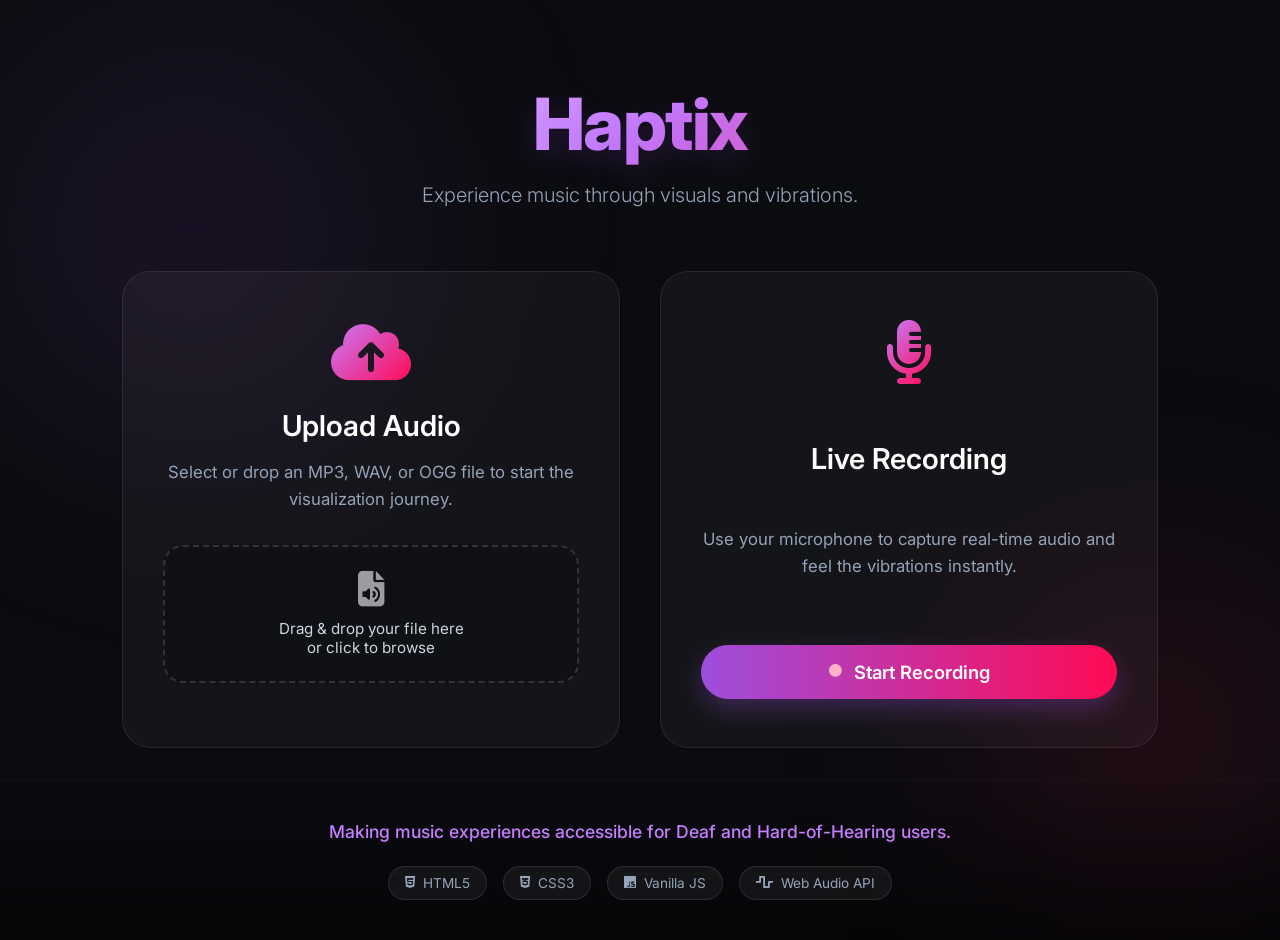
==== frontend/index.html @ b792cd22 "added frontend" ====
<!DOCTYPE html>
<html lang="en">

<head>
  <meta charset="UTF-8">
  <meta name="viewport" content="width=device-width, initial-scale=1.0">
  <title>Haptix</title>
  <meta name="description"
    content="Experience music through visuals and vibrations. Designed for Deaf and Hard-of-Hearing users.">
  <!-- Load minimalist font awesome for icons -->
  <link rel="stylesheet" href="https://cdnjs.cloudflare.com/ajax/libs/font-awesome/6.4.0/css/all.min.css">
  <link rel="preconnect" href="https://fonts.googleapis.com">
  <link rel="preconnect" href="https://fonts.gstatic.com" crossorigin>
  <link href="https://fonts.googleapis.com/css2?family=Inter:wght@300;400;500;600;800&display=swap" rel="stylesheet">
  <link rel="stylesheet" href="style.css">
</head>

<body>

  <div class="wrapper">
    <header>
      <h1>Haptix</h1>
      <p class="tagline">Experience music through visuals and vibrations.</p>
    </header>

    <main>
      <section class="action-section" aria-label="Main Actions">

        <!-- Upload Audio Card -->
        <article class="action-card" aria-labelledby="upload-heading">
          <i class="fas fa-cloud-upload-alt card-icon" aria-hidden="true"></i>
          <h2 id="upload-heading" class="card-title">Upload Audio</h2>
          <p class="card-desc">Select or drop an MP3, WAV, or OGG file to start the visualization journey.</p>

          <label class="drop-zone" id="drop-zone" for="audio-upload" aria-label="Drop area for audio file">
            <i class="fas fa-file-audio" style="font-size: 2.2rem; margin-bottom: 0.8rem; opacity: 0.6;"
              aria-hidden="true"></i>
            <span style="font-size: 0.95rem; color: #cbd5e1;">Drag & drop your file here<br>or click to browse</span>
            <input type="file" id="audio-upload" class="hidden-input" accept=".mp3,.wav,.ogg"
              aria-label="Upload Audio File Button">
          </label>
          <div id="file-name" class="selected-file-name" aria-live="polite"></div>
        </article>

        <!-- Live Recording Card -->
        <article class="action-card" aria-labelledby="live-heading">
          <i class="fas fa-microphone-alt card-icon" aria-hidden="true"></i>
          <h2 id="live-heading" class="card-title">Live Recording</h2>
          <p class="card-desc">Use your microphone to capture real-time audio and feel the vibrations instantly.</p>

          <button id="btn-live-rec" class="btn-primary" aria-label="Start Live Recording Navigation">
            <i class="fas fa-circle" style="color: #ffb3c6; font-size: 0.8rem;"></i>
            Start Recording
          </button>
        </article>

      </section>
    </main>

    <footer>
      <div class="footer-content">
        <p class="footer-mission">Making music experiences accessible for Deaf and Hard-of-Hearing users.</p>
        <div class="footer-tech">
          <span class="tech-badge" aria-label="HTML5"><i class="fab fa-html5"></i> HTML5</span>
          <span class="tech-badge" aria-label="CSS3"><i class="fab fa-css3-alt"></i> CSS3</span>
          <span class="tech-badge" aria-label="JavaScript"><i class="fab fa-js"></i> Vanilla JS</span>
          <span class="tech-badge" aria-label="Web Audio API"><i class="fas fa-wave-square"></i> Web Audio API</span>
        </div>
      </div>
    </footer>
  </div>

  <script src="script.js"></script>
</body>

</html>
---- frontend/style.css ----
:root {
    --primary: #9d4edd;
    --primary-glow: rgba(157, 78, 221, 0.4);
    --secondary: #ff0a54;
    --bg-dark: #0b0c10;
    --text-light: #f8fafc;
    --text-muted: #94a3b8;
    --card-bg: rgba(255, 255, 255, 0.04);
    --card-border: rgba(255, 255, 255, 0.08);
    --card-hover-border: rgba(157, 78, 221, 0.6);
    --glass-blur: blur(20px);
}

* {
    margin: 0;
    padding: 0;
    box-sizing: border-box;
    font-family: 'Inter', system-ui, -apple-system, sans-serif;
}

body {
    background-color: var(--bg-dark);
    color: var(--text-light);
    min-height: 100vh;
    display: flex;
    flex-direction: column;
    overflow-x: hidden;
    position: relative;
}

/* Background Gradients */
body::before,
body::after {
    content: '';
    position: fixed;
    border-radius: 50%;
    z-index: -1;
    filter: blur(100px);
}

body::before {
    top: -10%;
    left: -10%;
    width: 50vw;
    height: 50vw;
    background: radial-gradient(circle, rgba(157, 78, 221, 0.15) 0%, transparent 70%);
}

body::after {
    bottom: -10%;
    right: -10%;
    width: 40vw;
    height: 40vw;
    background: radial-gradient(circle, rgba(255, 10, 84, 0.15) 0%, transparent 70%);
}

.wrapper {
    flex: 1;
    display: flex;
    flex-direction: column;
    min-height: 100vh;
}

/* Typography styles */
header {
    text-align: center;
    padding: 5rem 2rem 2rem;
    animation: fadeInDown 0.8s ease-out;
}

h1 {
    font-size: clamp(3rem, 6vw, 4.5rem);
    font-weight: 800;
    letter-spacing: -1.5px;
    background: linear-gradient(135deg, #ffffff, #c77dff, #ff0a54);
    -webkit-background-clip: text;
    background-clip: text;
    -webkit-text-fill-color: transparent;
    margin-bottom: 1rem;
    text-shadow: 0 10px 30px rgba(157, 78, 221, 0.2);
}

.tagline {
    font-size: 1.25rem;
    color: var(--text-muted);
    font-weight: 300;
    max-width: 600px;
    margin: 0 auto;
}

main {
    flex: 1;
    display: flex;
    justify-content: center;
    align-items: center;
    padding: 2rem;
    width: 100%;
    max-width: 1100px;
    margin: 0 auto;
}

.action-section {
    display: grid;
    grid-template-columns: repeat(auto-fit, minmax(340px, 1fr));
    gap: 2.5rem;
    width: 100%;
    animation: fadeInUp 0.8s ease-out 0.2s both;
}

/* Cards */
.action-card {
    background: var(--card-bg);
    border: 1px solid var(--card-border);
    border-radius: 28px;
    padding: 3rem 2.5rem;
    text-align: center;
    backdrop-filter: var(--glass-blur);
    -webkit-backdrop-filter: var(--glass-blur);
    transition: all 0.4s cubic-bezier(0.175, 0.885, 0.32, 1.275);
    position: relative;
    overflow: hidden;
    display: flex;
    flex-direction: column;
    align-items: center;
    justify-content: space-between;
    min-height: 380px;
}

.action-card::before {
    content: '';
    position: absolute;
    top: 0;
    left: 0;
    right: 0;
    bottom: 0;
    background: radial-gradient(circle at center, rgba(157, 78, 221, 0.1) 0%, transparent 80%);
    opacity: 0;
    transition: opacity 0.4s ease;
    z-index: 0;
}

.action-card:hover {
    transform: translateY(-8px);
    border-color: var(--card-hover-border);
    box-shadow: 0 30px 60px rgba(0, 0, 0, 0.5), 0 0 30px var(--primary-glow) inset;
}

.action-card:hover::before {
    opacity: 1;
}

.card-icon {
    font-size: 4rem;
    margin-bottom: 1.5rem;
    background: linear-gradient(135deg, #c77dff, #ff0a54);
    -webkit-background-clip: text;
    background-clip: text;
    -webkit-text-fill-color: transparent;
    transition: transform 0.4s ease;
    z-index: 1;
}

.action-card:hover .card-icon {
    transform: scale(1.15) rotate(5deg);
}

.card-title {
    font-size: 1.8rem;
    font-weight: 600;
    margin-bottom: 1rem;
    color: #fff;
    z-index: 1;
}

.card-desc {
    color: var(--text-muted);
    font-size: 1.05rem;
    line-height: 1.6;
    margin-bottom: 2rem;
    z-index: 1;
}

/* File Upload Specifics */
.drop-zone {
    width: 100%;
    border: 2px dashed rgba(255, 255, 255, 0.15);
    border-radius: 20px;
    padding: 1.5rem 1rem;
    transition: all 0.3s ease;
    position: relative;
    background: rgba(0, 0, 0, 0.2);
    cursor: pointer;
    z-index: 1;
    display: flex;
    flex-direction: column;
    align-items: center;
}

.drop-zone.drag-active {
    border-color: #c77dff;
    background: rgba(199, 125, 255, 0.1);
    transform: scale(1.02);
}

.hidden-input {
    position: absolute;
    top: 0;
    left: 0;
    width: 100%;
    height: 100%;
    opacity: 0;
    cursor: pointer;
}

.selected-file-name {
    margin-top: 1rem;
    font-size: 0.95rem;
    color: #38bdf8;
    font-weight: 500;
    word-break: break-all;
    z-index: 1;
}

/* Buttons */
.btn-primary {
    background: linear-gradient(270deg, var(--primary), var(--secondary), var(--primary));
    background-size: 200% auto;
    color: white;
    border: none;
    padding: 1rem 2.5rem;
    border-radius: 50px;
    font-size: 1.15rem;
    font-weight: 600;
    cursor: pointer;
    transition: all 0.4s cubic-bezier(0.175, 0.885, 0.32, 1.275);
    box-shadow: 0 10px 25px rgba(157, 78, 221, 0.3);
    display: inline-flex;
    align-items: center;
    justify-content: center;
    gap: 0.75rem;
    z-index: 1;
    width: 100%;
    animation: gradient-shift 4s ease infinite;
}

.btn-primary:hover {
    transform: translateY(-3px) scale(1.03);
    box-shadow: 0 15px 35px rgba(255, 10, 84, 0.5), 0 0 20px rgba(157, 78, 221, 0.4);
}

.btn-primary:active {
    transform: scale(0.98);
}

.btn-primary i.fa-circle {
    animation: pulse-dot 1.2s infinite alternate;
}

@keyframes gradient-shift {
    0% {
        background-position: 0% 50%;
    }

    50% {
        background-position: 100% 50%;
    }

    100% {
        background-position: 0% 50%;
    }
}

@keyframes pulse-dot {
    0% {
        transform: scale(0.85);
        opacity: 0.7;
    }

    100% {
        transform: scale(1.3);
        opacity: 1;
        text-shadow: 0 0 12px #ffb3c6;
    }
}

/* Footer */
footer {
    text-align: center;
    padding: 2.5rem 2rem;
    border-top: 1px solid rgba(255, 255, 255, 0.05);
    margin-top: auto;
    background: linear-gradient(0deg, rgba(0, 0, 0, 0.5) 0%, transparent 100%);
}

.footer-content {
    max-width: 800px;
    margin: 0 auto;
}

.footer-mission {
    color: #c77dff;
    font-size: 1.1rem;
    margin-bottom: 1.5rem;
    font-weight: 500;
}

.footer-tech {
    font-size: 0.85rem;
    color: var(--text-muted);
    display: flex;
    justify-content: center;
    gap: 1rem;
    flex-wrap: wrap;
}

.tech-badge {
    background: rgba(255, 255, 255, 0.05);
    padding: 0.5rem 1rem;
    border-radius: 20px;
    border: 1px solid rgba(255, 255, 255, 0.1);
    display: inline-flex;
    align-items: center;
    gap: 0.5rem;
    transition: all 0.3s ease;
}

.tech-badge:hover {
    background: rgba(255, 255, 255, 0.1);
    border-color: rgba(255, 255, 255, 0.2);
}

/* Animations */
@keyframes fadeInDown {
    from {
        opacity: 0;
        transform: translateY(-30px);
    }

    to {
        opacity: 1;
        transform: translateY(0);
    }
}

@keyframes fadeInUp {
    from {
        opacity: 0;
        transform: translateY(30px);
    }

    to {
        opacity: 1;
        transform: translateY(0);
    }
}

/* Responsive */
@media (max-width: 768px) {
    .action-section {
        grid-template-columns: 1fr;
        gap: 1.5rem;
    }

    header {
        padding: 3rem 1rem 1rem;
    }

    main {
        padding: 1rem;
    }

    h1 {
        font-size: 2.5rem;
    }

    .tagline {
        font-size: 1.1rem;
    }

    .action-card {
        min-height: 320px;
        padding: 2rem 1.5rem;
    }

    .btn-primary {
        width: 100%;
    }
}
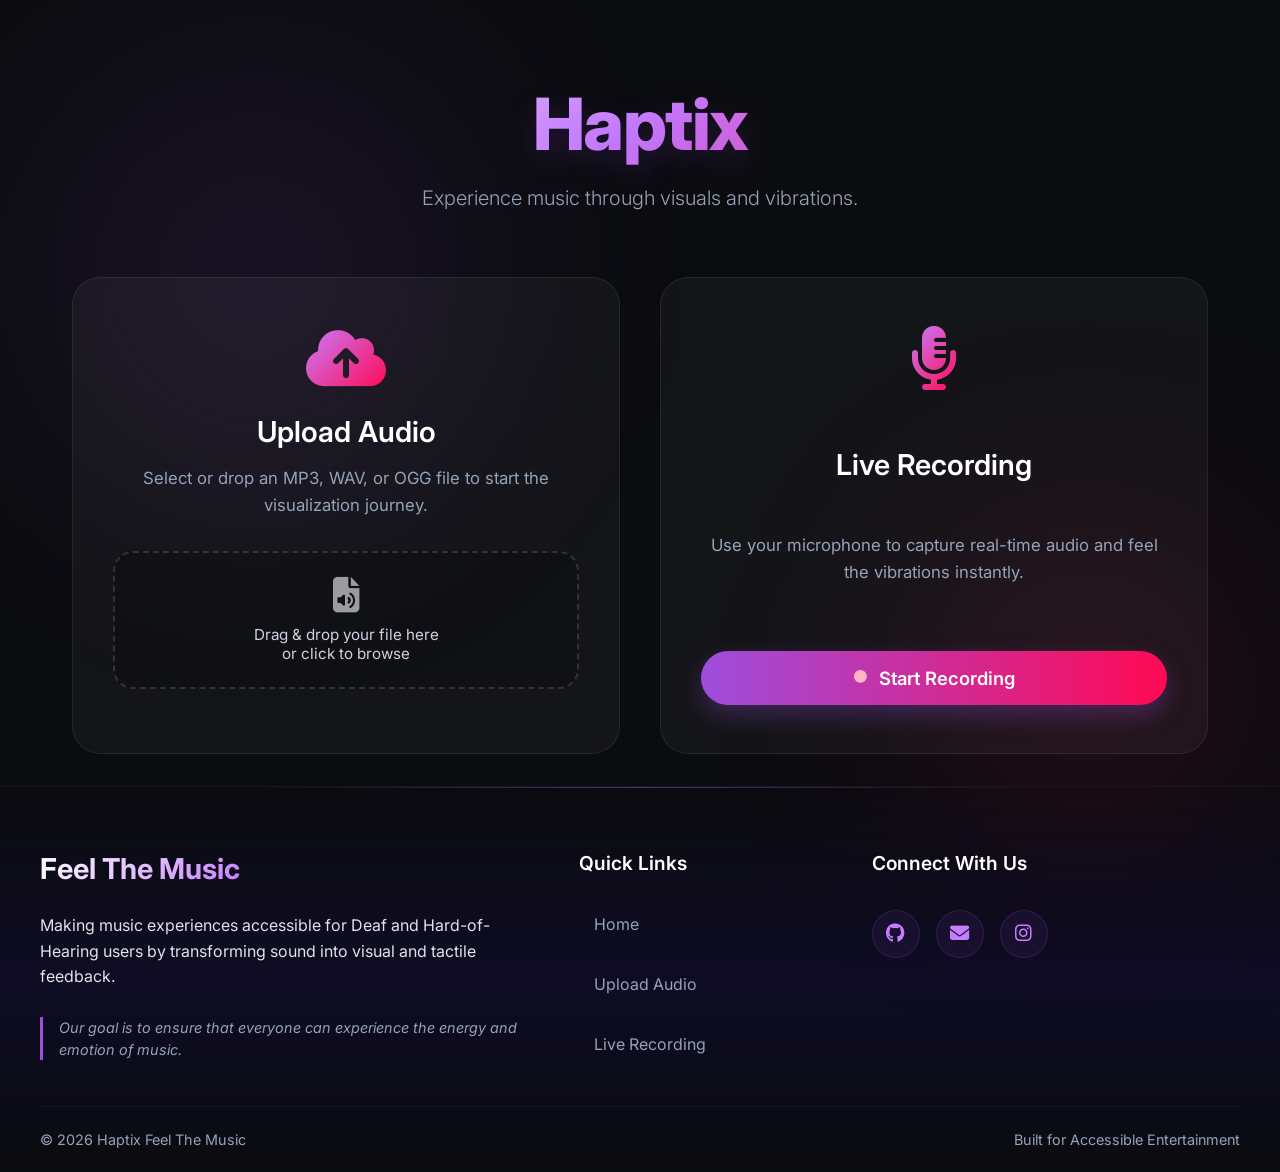
==== commit 161448df: "added footer" ====
--- a/frontend/index.html
+++ b/frontend/index.html
@@ -57,15 +57,49 @@
       </section>
     </main>
 
-    <footer>
-      <div class="footer-content">
-        <p class="footer-mission">Making music experiences accessible for Deaf and Hard-of-Hearing users.</p>
-        <div class="footer-tech">
-          <span class="tech-badge" aria-label="HTML5"><i class="fab fa-html5"></i> HTML5</span>
-          <span class="tech-badge" aria-label="CSS3"><i class="fab fa-css3-alt"></i> CSS3</span>
-          <span class="tech-badge" aria-label="JavaScript"><i class="fab fa-js"></i> Vanilla JS</span>
-          <span class="tech-badge" aria-label="Web Audio API"><i class="fas fa-wave-square"></i> Web Audio API</span>
+    <footer class="modern-footer">
+      <div class="footer-container">
+
+        <!-- Branding -->
+        <div class="footer-column footer-brand">
+          <h2 class="footer-logo">Feel The Music</h2>
+          <p class="footer-mission">
+            Making music experiences accessible for Deaf and Hard-of-Hearing users by transforming sound into visual and
+            tactile feedback.
+          </p>
+          <p class="footer-accessibility-msg">
+            Our goal is to ensure that everyone can experience the energy and emotion of music.
+          </p>
         </div>
+
+        <!-- Navigation -->
+        <div class="footer-column footer-nav">
+          <h3 class="footer-heading">Quick Links</h3>
+          <nav aria-label="Footer Navigation">
+            <ul class="footer-links">
+              <li><a href="#" class="footer-link">Home</a></li>
+              <li><a href="#upload-heading" class="footer-link">Upload Audio</a></li>
+              <li><a href="#live-heading" class="footer-link">Live Recording</a></li>
+            </ul>
+          </nav>
+        </div>
+
+        <!-- Social Links -->
+        <div class="footer-column footer-social">
+          <h3 class="footer-heading">Connect With Us</h3>
+          <div class="social-icons">
+            <a href="#" class="social-icon" aria-label="GitHub"><i class="fab fa-github"></i></a>
+            <a href="mailto:contact@feelthemusic.com" class="social-icon" aria-label="Email"><i
+                class="fas fa-envelope"></i></a>
+            <a href="#" class="social-icon" aria-label="Instagram"><i class="fab fa-instagram"></i></a>
+          </div>
+        </div>
+
+      </div>
+
+      <div class="footer-bottom">
+        <p>&copy; 2026 Haptix Feel The Music</p>
+        <p>Built for Accessible Entertainment</p>
       </div>
     </footer>
   </div>
--- a/frontend/style.css
+++ b/frontend/style.css
@@ -26,6 +26,7 @@
     flex-direction: column;
     overflow-x: hidden;
     position: relative;
+    font-size: 16px;
 }
 
 /* Background Gradients */
@@ -41,17 +42,33 @@
 body::before {
     top: -10%;
     left: -10%;
-    width: 50vw;
-    height: 50vw;
+    width: 80vw;
+    height: 80vw;
     background: radial-gradient(circle, rgba(157, 78, 221, 0.15) 0%, transparent 70%);
 }
 
 body::after {
     bottom: -10%;
     right: -10%;
-    width: 40vw;
-    height: 40vw;
+    width: 70vw;
+    height: 70vw;
     background: radial-gradient(circle, rgba(255, 10, 84, 0.15) 0%, transparent 70%);
+}
+
+@media (min-width: 768px) {
+    body::before {
+        width: 50vw;
+        height: 50vw;
+        top: -5%;
+        left: -5%;
+    }
+
+    body::after {
+        width: 40vw;
+        height: 40vw;
+        bottom: -5%;
+        right: -5%;
+    }
 }
 
 .wrapper {
@@ -64,12 +81,27 @@
 /* Typography styles */
 header {
     text-align: center;
-    padding: 5rem 2rem 2rem;
+    padding: 3rem 1.5rem 1.5rem;
     animation: fadeInDown 0.8s ease-out;
+    width: 100%;
+    max-width: 1200px;
+    margin: 0 auto;
+}
+
+@media (min-width: 768px) {
+    header {
+        padding: 4rem 2rem 2rem;
+    }
+}
+
+@media (min-width: 1024px) {
+    header {
+        padding: 5rem 2rem 2rem;
+    }
 }
 
 h1 {
-    font-size: clamp(3rem, 6vw, 4.5rem);
+    font-size: clamp(2.5rem, 8vw, 4.5rem);
     font-weight: 800;
     letter-spacing: -1.5px;
     background: linear-gradient(135deg, #ffffff, #c77dff, #ff0a54);
@@ -78,14 +110,17 @@
     -webkit-text-fill-color: transparent;
     margin-bottom: 1rem;
     text-shadow: 0 10px 30px rgba(157, 78, 221, 0.2);
+    word-wrap: break-word;
+    /* Prevents overflow */
 }
 
 .tagline {
-    font-size: 1.25rem;
+    font-size: clamp(1rem, 4vw, 1.25rem);
     color: var(--text-muted);
     font-weight: 300;
     max-width: 600px;
     margin: 0 auto;
+    line-height: 1.5;
 }
 
 main {
@@ -93,18 +128,41 @@
     display: flex;
     justify-content: center;
     align-items: center;
-    padding: 2rem;
-    width: 100%;
-    max-width: 1100px;
+    padding: 1.5rem;
+    width: 100%;
+    max-width: 1200px;
     margin: 0 auto;
 }
 
+@media (min-width: 768px) {
+    main {
+        padding: 2rem;
+    }
+}
+
+/* Action Section layout */
 .action-section {
-    display: grid;
-    grid-template-columns: repeat(auto-fit, minmax(340px, 1fr));
-    gap: 2.5rem;
+    display: flex;
+    flex-direction: column;
+    /* Mobile: vertically stacked */
+    gap: 1.5rem;
     width: 100%;
     animation: fadeInUp 0.8s ease-out 0.2s both;
+}
+
+@media (min-width: 768px) {
+    .action-section {
+        gap: 2rem;
+        /* Tablet: slightly stacked with gap */
+    }
+}
+
+@media (min-width: 1024px) {
+    .action-section {
+        flex-direction: row;
+        /* Desktop: side by side */
+        gap: 2.5rem;
+    }
 }
 
 /* Cards */
@@ -112,7 +170,7 @@
     background: var(--card-bg);
     border: 1px solid var(--card-border);
     border-radius: 28px;
-    padding: 3rem 2.5rem;
+    padding: 2.5rem 1.5rem;
     text-align: center;
     backdrop-filter: var(--glass-blur);
     -webkit-backdrop-filter: var(--glass-blur);
@@ -123,7 +181,24 @@
     flex-direction: column;
     align-items: center;
     justify-content: space-between;
-    min-height: 380px;
+    min-height: 320px;
+    width: 100%;
+    flex: 1;
+    /* evenly spacing when side by side */
+}
+
+@media (min-width: 768px) {
+    .action-card {
+        padding: 2.5rem 2rem;
+        min-height: 350px;
+    }
+}
+
+@media (min-width: 1024px) {
+    .action-card {
+        padding: 3rem 2.5rem;
+        min-height: 380px;
+    }
 }
 
 .action-card::before {
@@ -139,18 +214,25 @@
     z-index: 0;
 }
 
-.action-card:hover {
-    transform: translateY(-8px);
-    border-color: var(--card-hover-border);
-    box-shadow: 0 30px 60px rgba(0, 0, 0, 0.5), 0 0 30px var(--primary-glow) inset;
-}
-
-.action-card:hover::before {
-    opacity: 1;
+@media (hover: hover) {
+    .action-card:hover {
+        transform: translateY(-8px);
+        border-color: var(--card-hover-border);
+        box-shadow: 0 30px 60px rgba(0, 0, 0, 0.5), 0 0 30px var(--primary-glow) inset;
+    }
+
+    .action-card:hover::before {
+        opacity: 1;
+    }
+}
+
+/* Provide active states for touch devices since they don't have hover */
+.action-card:active {
+    transform: scale(0.98);
 }
 
 .card-icon {
-    font-size: 4rem;
+    font-size: clamp(3rem, 10vw, 4rem);
     margin-bottom: 1.5rem;
     background: linear-gradient(135deg, #c77dff, #ff0a54);
     -webkit-background-clip: text;
@@ -160,12 +242,14 @@
     z-index: 1;
 }
 
-.action-card:hover .card-icon {
-    transform: scale(1.15) rotate(5deg);
+@media (hover: hover) {
+    .action-card:hover .card-icon {
+        transform: scale(1.15) rotate(5deg);
+    }
 }
 
 .card-title {
-    font-size: 1.8rem;
+    font-size: clamp(1.5rem, 5vw, 1.8rem);
     font-weight: 600;
     margin-bottom: 1rem;
     color: #fff;
@@ -174,7 +258,7 @@
 
 .card-desc {
     color: var(--text-muted);
-    font-size: 1.05rem;
+    font-size: clamp(0.95rem, 3vw, 1.05rem);
     line-height: 1.6;
     margin-bottom: 2rem;
     z-index: 1;
@@ -194,6 +278,9 @@
     display: flex;
     flex-direction: column;
     align-items: center;
+    justify-content: center;
+    min-height: 120px;
+    /* Enhanced touch target size */
 }
 
 .drop-zone.drag-active {
@@ -227,9 +314,9 @@
     background-size: 200% auto;
     color: white;
     border: none;
-    padding: 1rem 2.5rem;
+    padding: 1rem 1.5rem;
     border-radius: 50px;
-    font-size: 1.15rem;
+    font-size: clamp(1rem, 3.5vw, 1.15rem);
     font-weight: 600;
     cursor: pointer;
     transition: all 0.4s cubic-bezier(0.175, 0.885, 0.32, 1.275);
@@ -240,12 +327,22 @@
     gap: 0.75rem;
     z-index: 1;
     width: 100%;
+    min-height: 54px;
+    /* Accessible touch target size */
     animation: gradient-shift 4s ease infinite;
 }
 
-.btn-primary:hover {
-    transform: translateY(-3px) scale(1.03);
-    box-shadow: 0 15px 35px rgba(255, 10, 84, 0.5), 0 0 20px rgba(157, 78, 221, 0.4);
+@media (min-width: 768px) {
+    .btn-primary {
+        padding: 1rem 2.5rem;
+    }
+}
+
+@media (hover: hover) {
+    .btn-primary:hover {
+        transform: translateY(-3px) scale(1.03);
+        box-shadow: 0 15px 35px rgba(255, 10, 84, 0.5), 0 0 20px rgba(157, 78, 221, 0.4);
+    }
 }
 
 .btn-primary:active {
@@ -283,50 +380,261 @@
     }
 }
 
-/* Footer */
-footer {
+/* Footer structure (Mobile First) */
+.modern-footer {
+    background: linear-gradient(180deg, transparent 0%, rgba(15, 12, 41, 0.8) 50%, rgba(11, 12, 16, 1) 100%);
+    border-top: 1px solid rgba(255, 255, 255, 0.05);
+    padding: 3rem 1.5rem 1.5rem;
+    margin-top: auto;
+    position: relative;
+    overflow: hidden;
+    width: 100%;
+}
+
+@media (min-width: 768px) {
+    .modern-footer {
+        padding: 4rem 2rem 1.5rem;
+    }
+}
+
+.modern-footer::before {
+    content: '';
+    position: absolute;
+    top: 0;
+    left: 50%;
+    transform: translateX(-50%);
+    width: 80%;
+    height: 1px;
+    background: linear-gradient(90deg, transparent, var(--primary), transparent);
+    opacity: 0.5;
+}
+
+@media (min-width: 768px) {
+    .modern-footer::before {
+        width: 60%;
+    }
+}
+
+.footer-container {
+    max-width: 1200px;
+    margin: 0 auto;
+    display: grid;
+    grid-template-columns: 1fr;
+    /* Mobile: 1 column */
+    gap: 2.5rem;
+    margin-bottom: 2.5rem;
     text-align: center;
-    padding: 2.5rem 2rem;
+    /* Generally better centered on mobile */
+}
+
+@media (min-width: 768px) {
+    .footer-container {
+        grid-template-columns: repeat(2, 1fr);
+        /* Tablet: 2 columns */
+        gap: 3rem;
+        text-align: left;
+    }
+
+    .footer-brand {
+        grid-column: span 2;
+        /* Brand section takes full width above */
+    }
+}
+
+@media (min-width: 1024px) {
+    .footer-container {
+        grid-template-columns: 2fr 1fr 1.5fr;
+        /* Desktop: Multiple columns */
+    }
+
+    .footer-brand {
+        grid-column: span 1;
+    }
+}
+
+.footer-column {
+    display: flex;
+    flex-direction: column;
+    gap: 1.2rem;
+    align-items: center;
+}
+
+@media (min-width: 768px) {
+    .footer-column {
+        align-items: flex-start;
+    }
+}
+
+.footer-logo {
+    font-size: clamp(1.5rem, 5vw, 1.8rem);
+    font-weight: 700;
+    background: linear-gradient(135deg, #ffffff, #c77dff);
+    -webkit-background-clip: text;
+    background-clip: text;
+    -webkit-text-fill-color: transparent;
+    margin-bottom: 0.5rem;
+}
+
+.footer-mission {
+    color: var(--text-light);
+    font-size: 1rem;
+    line-height: 1.6;
+    opacity: 0.9;
+}
+
+.footer-accessibility-msg {
+    color: var(--text-muted);
+    font-size: 0.9rem;
+    font-style: italic;
+    line-height: 1.5;
+    border-left: 3px solid var(--primary);
+    padding-left: 1rem;
+    margin-top: 0.5rem;
+    text-align: left;
+    /* Keep italic text easily readable */
+}
+
+.footer-heading {
+    font-size: 1.2rem;
+    color: #fff;
+    font-weight: 600;
+    margin-bottom: 0.5rem;
+    position: relative;
+}
+
+.footer-nav nav {
+    display: flex;
+}
+
+.footer-links {
+    list-style: none;
+    display: flex;
+    flex-direction: column;
+    gap: 1rem;
+    padding: 0;
+    width: 100%;
+}
+
+.footer-link {
+    color: var(--text-muted);
+    text-decoration: none;
+    font-size: 1rem;
+    transition: all 0.3s ease;
+    display: inline-flex;
+    align-items: center;
+    position: relative;
+    padding: 0.5rem 0;
+    /* Expanded touch target */
+    min-height: 44px;
+    /* Accessible touch target height */
+    justify-content: center;
+}
+
+@media (min-width: 768px) {
+    .footer-link {
+        justify-content: flex-start;
+        padding: 0.25rem 0;
+    }
+}
+
+.footer-link::before {
+    content: '→';
+    position: relative;
+    left: -15px;
+    opacity: 0;
+    color: var(--primary);
+    transition: all 0.3s ease;
+    display: none;
+    /* remove tricky pseudo elements on mobile */
+}
+
+@media (min-width: 768px) {
+    .footer-link::before {
+        display: inline-block;
+    }
+}
+
+@media (hover: hover) {
+    .footer-link:hover {
+        color: #c77dff;
+        transform: translateX(5px);
+    }
+
+    .footer-link:hover::before {
+        left: -5px;
+        opacity: 1;
+    }
+}
+
+.social-icons {
+    display: flex;
+    gap: 1.5rem;
+    /* Better spread for touch */
+    flex-wrap: wrap;
+    margin-top: 0.5rem;
+    justify-content: center;
+}
+
+@media (min-width: 768px) {
+    .social-icons {
+        gap: 1rem;
+        justify-content: flex-start;
+    }
+}
+
+.social-icon {
+    display: inline-flex;
+    align-items: center;
+    justify-content: center;
+    width: 48px;
+    /* Increased for mobile touch */
+    height: 48px;
+    border-radius: 50%;
+    background: rgba(157, 78, 221, 0.08);
+    color: #c77dff;
+    font-size: 1.2rem;
+    border: 1px solid rgba(157, 78, 221, 0.2);
+    text-decoration: none;
+    transition: all 0.4s cubic-bezier(0.175, 0.885, 0.32, 1.275);
+}
+
+@media (hover: hover) {
+    .social-icon:hover {
+        background: var(--primary);
+        color: white;
+        transform: translateY(-5px) scale(1.1);
+        border-color: var(--primary);
+        box-shadow: 0 10px 20px rgba(157, 78, 221, 0.4);
+    }
+}
+
+.social-icon:active {
+    background: var(--primary);
+    color: white;
+    transform: scale(0.95);
+}
+
+.footer-bottom {
+    max-width: 1200px;
+    margin: 0 auto;
+    padding-top: 1.5rem;
     border-top: 1px solid rgba(255, 255, 255, 0.05);
-    margin-top: auto;
-    background: linear-gradient(0deg, rgba(0, 0, 0, 0.5) 0%, transparent 100%);
-}
-
-.footer-content {
-    max-width: 800px;
-    margin: 0 auto;
-}
-
-.footer-mission {
-    color: #c77dff;
-    font-size: 1.1rem;
-    margin-bottom: 1.5rem;
-    font-weight: 500;
-}
-
-.footer-tech {
-    font-size: 0.85rem;
+    display: flex;
+    flex-direction: column;
+    justify-content: center;
+    align-items: center;
+    text-align: center;
     color: var(--text-muted);
-    display: flex;
-    justify-content: center;
-    gap: 1rem;
-    flex-wrap: wrap;
-}
-
-.tech-badge {
-    background: rgba(255, 255, 255, 0.05);
-    padding: 0.5rem 1rem;
-    border-radius: 20px;
-    border: 1px solid rgba(255, 255, 255, 0.1);
-    display: inline-flex;
-    align-items: center;
-    gap: 0.5rem;
-    transition: all 0.3s ease;
-}
-
-.tech-badge:hover {
-    background: rgba(255, 255, 255, 0.1);
-    border-color: rgba(255, 255, 255, 0.2);
+    font-size: 0.9rem;
+    gap: 0.8rem;
+}
+
+@media (min-width: 768px) {
+    .footer-bottom {
+        flex-direction: row;
+        justify-content: space-between;
+        text-align: left;
+    }
 }
 
 /* Animations */
@@ -352,37 +660,4 @@
         opacity: 1;
         transform: translateY(0);
     }
-}
-
-/* Responsive */
-@media (max-width: 768px) {
-    .action-section {
-        grid-template-columns: 1fr;
-        gap: 1.5rem;
-    }
-
-    header {
-        padding: 3rem 1rem 1rem;
-    }
-
-    main {
-        padding: 1rem;
-    }
-
-    h1 {
-        font-size: 2.5rem;
-    }
-
-    .tagline {
-        font-size: 1.1rem;
-    }
-
-    .action-card {
-        min-height: 320px;
-        padding: 2rem 1.5rem;
-    }
-
-    .btn-primary {
-        width: 100%;
-    }
 }
